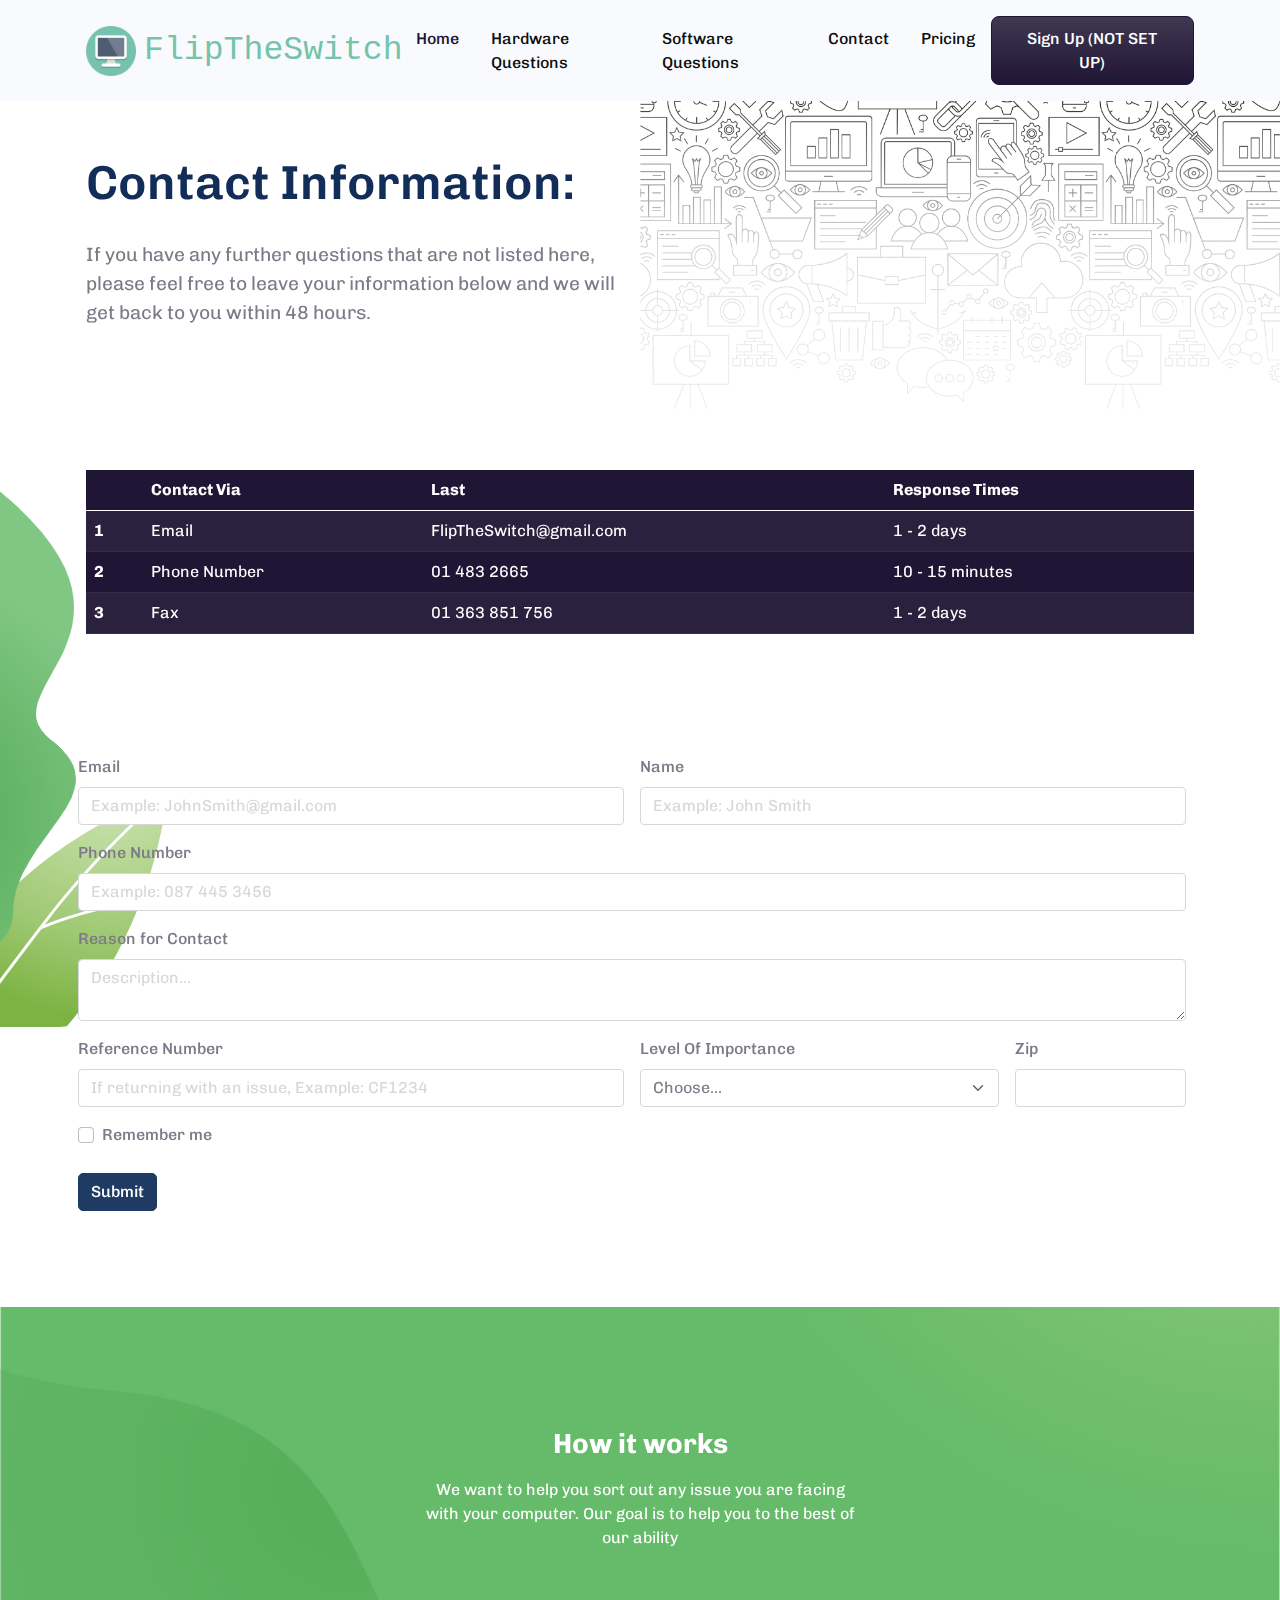
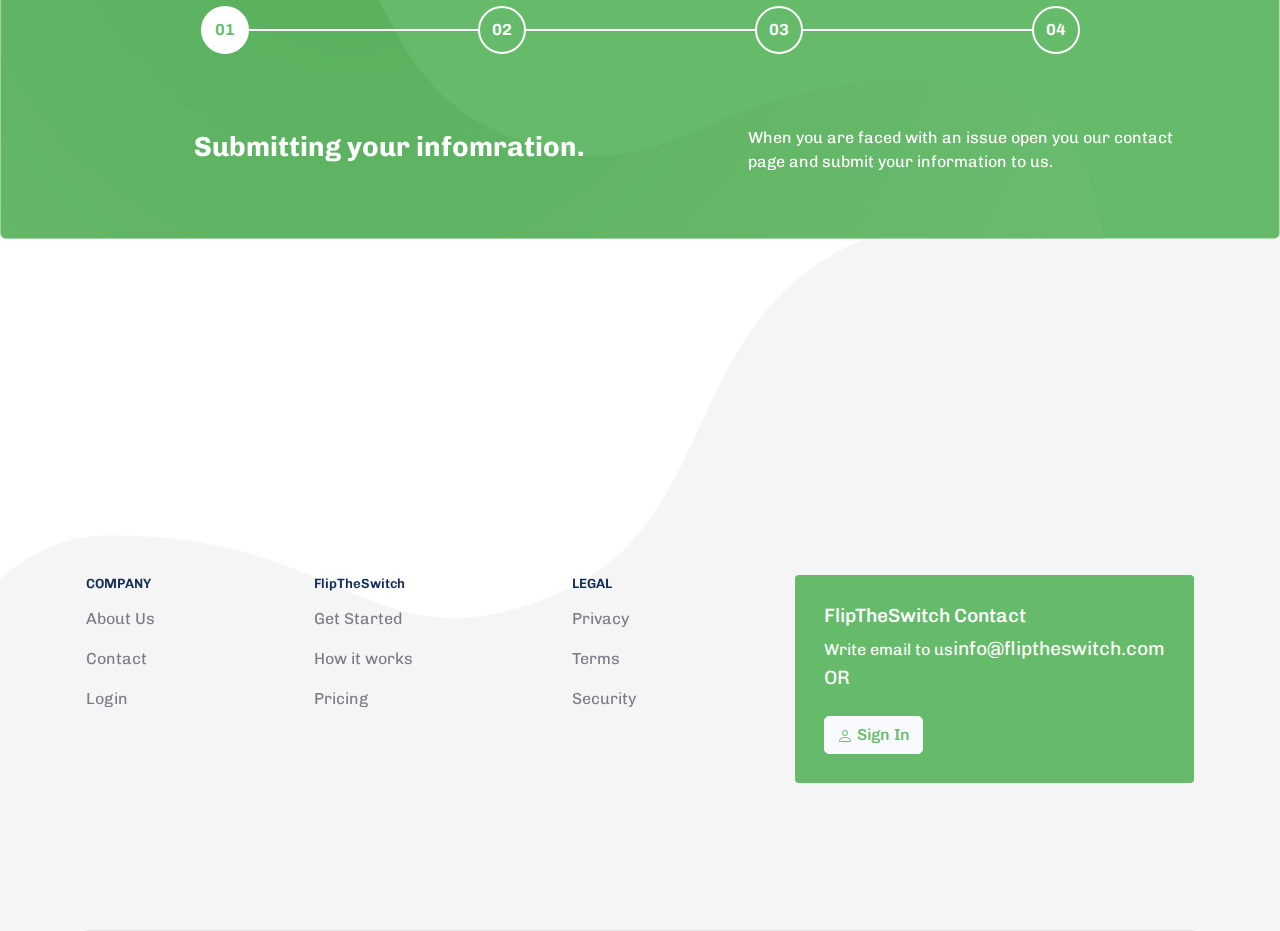
==== contact.html @ 38746a78 "test test" ====
<!DOCTYPE html>
<html lang="en-US" dir="ltr">
  <head>
    <meta charset="utf-8" />
    <meta http-equiv="X-UA-Compatible" content="IE=edge" />
    <meta name="viewport" content="width=device-width, initial-scale=1" />

    <!-- ===============================================-->
    <!--    Document Title-->
    <!-- ===============================================-->
    <title>Contact - FlipTheSwitch</title>

    <!-- ===============================================-->
    <!--    Favicons-->
    <!-- ===============================================-->
    <link
      rel="apple-touch-icon"
      sizes="180x180"
      href="assets/img/favicons/apple-touch-icon.png"
    />
    <link
      rel="icon"
      type="image/png"
      sizes="32x32"
      href="assets/img/favicons/favicon-32x32.png"
    />
    <link
      rel="icon"
      type="image/png"
      sizes="16x16"
      href="assets/img/favicons/favicon-16x16.png"
    />
    <link rel="manifest" href="assets/img/favicons/site.webmanifest" />
    <!-- <link
      rel="apple-touch-icon"
      sizes="180x180"
      href="assets/img/favicons/apple-touch-icon.png"
    />
    <link
      rel="icon"
      type="image/png"
      sizes="32x32"
      href="assets/img/favicons/favicon-32x32.png"
    />
    <link
      rel="icon"
      type="image/png"
      sizes="16x16"
      href="assets/img/favicons/favicon-16x16.png"
    />
    <link
      rel="shortcut icon"
      type="image/x-icon"
      href="assets/img/favicons/favicon.ico"
    />
    <link rel="manifest" href="assets/img/favicons/manifest.json" />
    <meta
      name="msapplication-TileImage"
      content="assets/img/favicons/mstile-150x150.png"
    /> -->
    <meta name="theme-color" content="#ffffff" />

    <!-- ===============================================-->
    <!--    Stylesheets-->
    <!-- ===============================================-->
    <link href="assets/css/theme.min.css" rel="stylesheet" />
  </head>

  <body>
    <!-- ===============================================-->
    <!--    Main Content-->
    <!-- ===============================================-->
    <main class="main" id="top">
      <nav
        class="navbar navbar-expand-lg navbar-light fixed-top py-3 bg-light opacity-1"
        data-navbar-on-scroll="data-navbar-on-scroll"
      >
        <div class="container">
          <a class="navbar-brand" href="index.html"
            ><img
              class="d-inline-block align-top img-fluid"
              src="assets/img/gallery/main-logo.png"
              alt=""
              width="50"
            /><span class="text-theme font-monospace fs-4 ps-2"
              >FlipTheSwitch</span
            ></a
          ><button
            class="navbar-toggler collapsed"
            type="button"
            data-bs-toggle="collapse"
            data-bs-target="#navbarSupportedContent"
            aria-controls="navbarSupportedContent"
            aria-expanded="false"
            aria-label="Toggle navigation"
          >
            <span class="navbar-toggler-icon"></span>
          </button>
          <div
            class="collapse navbar-collapse border-top border-lg-0 mt-4 mt-lg-0"
            id="navbarSupportedContent"
          >
            <ul class="navbar-nav me-auto mb-2 mb-lg-0">
              <li class="naßv-item px-2">
                <a
                  class="nav-link fw-medium active"
                  aria-current="page"
                  href="index.html"
                  >Home</a
                >
              </li>
              <li class="nav-item px-2">
                <a class="nav-link fw-medium" href="hardware_questions.html"
                  >Hardware Questions</a
                >
              </li>
              <li class="nav-item px-2">
                <a class="nav-link fw-medium" href="software_questions.html"
                  >Software Questions</a
                >
              </li>
              <li class="nav-item px-2">
                <a class="nav-link fw-medium" href="contact.html">Contact</a>
              </li>
              <li class="nav-item px-2">
                <a class="nav-link fw-medium" href="pricing.html">Pricing</a>
              </li>
            </ul>
            <form class="d-flex">
              <button
                class="btn btn-lg btn-dark bg-gradient order-0"
                type="submit"
              >
                Sign Up (NOT SET UP)
              </button>
            </form>
          </div>
        </div>
      </nav>
      <section class="py-0" id="header">
        <div
          class="bg-holder d-none d-md-block"
          style="
            background-image: url(assets/img/illustrations/hero-header2.png);
            width: 50%;
            background-position: right top;
            background-size: contain;
            top: 0%;
            left: 50%;
          "
        ></div>
        
        <!--/.bg-holder-->
        <div class="container">
          <div class="row align-items-center min-vh-75 min-vh-sm-1">
            <div
              class="col-md-7 col-lg-6 col-xxl-5 py-6 text-sm-start text-center"
            >
              <h1 class="mt-6 mb-sm-4 fw-semi-bold lh-sm fs-4 fs-lg-5 fs-xl-6">
                Contact Information:
              </h1>
              <p class="mb-4 fs-1">
                If you have any further questions that are not listed here, 
                please feel free to leave your information below and we will 
                get back to you within 48 hours.
              </p>
            
</div> 
  <div>
<!--      This is the code for the table its self      -->
              <table class="table table-dark table-striped">
                <thead>
                  <tr>
                    <th scope="col"></th>
                    <th scope="col">Contact Via</th>
                    <th scope="col">Last</th>
                    <th scope="col">Response Times</th>
                  </tr>
                </thead>
                <tbody>
                  <tr>
                    <th scope="row">1</th>
                    <td>Email</td>
                    <td>FlipTheSwitch@gmail.com</td>
                    <td>1 - 2 days</td>
                  </tr>
                  <tr>
                    <th scope="row">2</th>
                    <td>Phone Number</td>
                    <td>01 483 2665</td>
                    <td>10 - 15 minutes</td>
                  </tr>
                  <tr>
                    <th scope="row">3</th>
                    <td> Fax </td>
                    <td> 01 363 851 756 </td>
                    <td> 1 - 2 days </td>




      <!--      END of table coding       -->








                  </tr>
                </tbody>
              </table>
            </div>
          </div>
        </div>
      </section>
      <section class="py-5" id="Opportuanities">
        <div
          class="bg-holder d-none d-sm-block"
          style="
            background-image: url(assets/img/illustrations/bg.png);
            background-position: top left;
            background-size: 225px 755px;
            margin-top: -17.5rem;
          "
        ></div>
        <!--/.bg-holder-->
        <div class="container">
          <div class="row">







            <!--   Beginning of Input from client information for conact from customer services.   -->
            
            <form class="row g-3">
              <div class="col-md-6">
                <label for="inputEmail4" class="form-label">Email</label>
                <input type="email" class="form-control" id="inputEmail4" placeholder="Example: JohnSmith@gmail.com" >
              </div>
              <div class="col-md-6">
                <label for="Name" class="form-label">Name</label>
                <input type="Name" class="form-control" id="Name" placeholder="Example: John Smith">
              </div>
              <div class="col-12">
                <label for="InputPhoneNumber" class="form-label">Phone Number</label>
                <input type="text" class="form-control" id="InputPhoneNumber" placeholder="Example: 087 445 3456">
              </div>

              <div class="col-12">
                <label for="DescriptionArea" class="form-label">Reason for Contact</label>
                <textarea class="form-control" id="DescriptionArea" placeholder="Description..." ></textarea>
              </div>


              <div class="col-md-6">
                <label for="inputCity" class="form-label">Reference Number</label>
                <input type="text" class="form-control" id="inputCity" placeholder="If returning with an issue, Example: CF1234">
              </div>
              <div class="col-md-4">
                <label for="inputState" class="form-label"> Level Of Importance </label>
                <select id="inputState" class="form-select">
                  <option selected>Choose...</option>
                  <option> Urgent </option>
                  <option> Important </option>
                  <option> No Rush </option>
                </select>
              </div>
              <div class="col-md-2">
                <label for="inputZip" class="form-label">Zip</label>
                <input type="text" class="form-control" id="inputZip">
              </div>
              <div class="col-12">
                <div class="form-check">
                  <input class="form-check-input" type="checkbox" id="gridCheck">
                  <label class="form-check-label" for="gridCheck">
                    Remember me
                  </label>
                </div>
              </div>
              <div class="col-12">
                <button type="submit" class="btn btn-primary">Submit</button>
              </div>
            </form>


              



            </div>
          </div>
          <div class="row flex-center h-100">
            <div class="col-xl-9">
              <div class="row">
                <!-- <div class="col-md-4 mb-5">
                  <div
                    class="card h-100 shadow px-4 px-md-2 px-lg-3 card-span pt-6"
                  >
                    <div class="text-center text-md-start card-hover">
                      <img
                        class="ps-3 icons"
                        src="assets/img/icons/farmer.svg"
                        height="60"
                        alt=""
                      />
                      <div class="card-body">
                        <h6 class="fw-bold fs-1 heading-color">
                          Connect with our farmers
                        </h6>
                        <p class="mt-3 mb-md-0 mb-lg-2">
                          Nemo enim ipsam voluptatem quia voluptas sit
                          aspernatur aut odit aut fugit, sed quia consequuntur
                          magni dolores eos qui ratione

                          <br />
                          <br />
                          Put whatever shite in here.
                        </p>
                      </div>
                    </div>
                  </div>
                </div> -->
                <div class="col-md-6 mb-5">
                </div>
              </div>
            </div>
          </div>
        </div>
      </section>

      <!-- ============================================-->













      <!--HOW IT WORKS BIG GREEN SECTION-->





      <section class="py-0">


        <div
          class="bg-holder"
          style="
            background-image: url(assets/img/illustrations/how-it-works.png);
            background-position: center bottom;
            background-size: cover;
          "
        ></div>


        <!--/.bg-holder-->
        <div class="container-lg">
          <div class="row justify-content-center">
            <div class="col-sm-8 col-md-9 col-xl-5 text-center pt-8">
              <h5 class="fw-bold fs-3 fs-xxl-5 lh-sm mb-3 text-white">
                How it works
              </h5>
              <p class="mb-5 text-white">
                We  want to help you sort out any issue you are facing with your computer.
                Our goal is to help you to the best of our ability
              </p>
            </div>


            <div class="col-sm-9 col-md-12 col-xxl-9">
              <div class="theme-tab">
                <ul class="nav justify-content-between">
                  <li class="nav-item" role="presentation">
                    <a
                      class="nav-link active fw-semi-bold"
                      href="#bootstrap-tab1"
                      data-bs-toggle="tab"
                      data-bs-target="#tab1"
                      id="tab-1"
                      ><span class="nav-item-circle-parent"
                        ><span class="nav-item-circle">01</span></span
                      ></a
                    >
                  </li>




                  <li class="nav-item" role="presentation">
                    <a
                      class="nav-link fw-semi-bold"
                      href="#bootstrap-tab2"
                      data-bs-toggle="tab"
                      data-bs-target="#tab2"
                      id="tab-2"
                      ><span class="nav-item-circle-parent"
                        ><span class="nav-item-circle">02</span></span
                      ></a
                    >
                  </li>



                  <li class="nav-item" role="presentation">
                    <a
                      class="nav-link fw-semi-bold"
                      href="#bootstrap-tab3"
                      data-bs-toggle="tab"
                      data-bs-target="#tab3"
                      id="tab-3"
                      ><span class="nav-item-circle-parent"
                        ><span class="nav-item-circle">03</span></span
                      ></a
                    >
                  </li>
                  <li class="nav-item" role="presentation">
                    <a
                      class="nav-link fw-semi-bold"
                      href="#bootstrap-tab4"
                      data-bs-toggle="tab"
                      data-bs-target="#tab4"
                      id="tab-4"
                      ><span class="nav-item-circle-parent"
                        ><span class="nav-item-circle">04</span></span
                      ></a
                    >
                  </li>
                </ul>



                <div class="tab-content" id="myTabContent">
                  <div
                    class="tab-pane fade show active"
                    id="tab1"
                    role="tabpanel"
                    aria-labelledby="tab-1"
                  >
                    <div class="row align-items-center my-6 mx-auto">
                      <div class="col-md-6 col-lg-5 offset-md-1">
                        <h3 class="fw-bold lh-base text-white">
                          Submitting your infomration.
                        </h3>
                      </div>
                      <div class="col-md-5 text-white offset-lg-1">
                        <p class="mb-0">
                          When you are faced with an issue open you our contact page and submit
                          your information to us.
                        </p>
                      </div>
                    </div>
                  </div>






                  <div
                    class="tab-pane fade"
                    id="tab2"
                    role="tabpanel"
                    aria-labelledby="tab-2"
                  >
                    <div class="row align-items-center my-6 mx-auto">
                      <div class="col-md-6 col-lg-5 offset-md-1">
                        <h3 class="fw-bold lh-base text-white">
                          Contacting you.
                        </h3>
                      </div>
                      <div class="col-md-5 text-white offset-lg-1">
                        <p class="mb-0">
                          We will respond to you in the way you choose to be contacted.
                          Either by phone or email. We have a conact period of 1-2 days. 
                        </p>
                      </div>
                    </div>
                  </div>






                  <div
                    class="tab-pane fade"
                    id="tab3"
                    role="tabpanel"
                    aria-labelledby="tab-3"
                  >
                    <div class="row align-items-center my-6 mx-auto">
                      <div class="col-md-6 col-lg-5 offset-md-1">
                        <h3 class="fw-bold lh-base text-white">
                          Sorting out your issue.
                        </h3>
                      </div>
                      <div class="col-md-5 text-white offset-lg-1">
                        <p class="mb-0">
                          Our IT specialist will work personally with you to resolve you issue as quickly
                          and efficently as possbile to get you on the road to success.
                        </p>
                      </div>
                    </div>
                  </div>







                  <div
                    class="tab-pane fade"
                    id="tab4"
                    role="tabpanel"
                    aria-labelledby="tab-4"
                  >
                    <div class="row align-items-center my-6 mx-auto">
                      <div class="col-md-6 col-lg-5 offset-md-1">
                        <h3 class="fw-bold lh-base text-white">
                          Success!
                        </h3>
                      </div>
                      <div class="col-md-5 text-white offset-lg-1">
                        <p class="mb-0">
                          Now the issue has been sorted and you are back on your way to success.
                        </p>
                      </div>
                    </div>
                  </div>
                </div>
              </div>
            </div>
          </div>
        </div>
      </section>
      

      
      <section class="py-0" id="contact">
        <div
          class="bg-holder"
          style="
            background-image: url(assets/img/illustrations/footer-bg.png);
            background-position: center;
            background-size: cover;
          "
        ></div>
        <!--/.bg-holder-->












































    </main>

    <section class="py-0" id="contact">
      <div
        class="bg-holder"
        style="
          background-image: url(assets/img/illustrations/footer-bg.png);
          background-position: center;
          background-size: cover;
        "
      ></div>
      <!--/.bg-holder-->
      <div class="container">
        <div
          class="row justify-content-lg-between min-vh-75"
          style="padding-top: 21rem"
        >
          <div class="col-6 col-sm-4 col-lg-auto mb-3">
            <h6 class="mb-3 text-1000 fw-semi-bold">COMPANY</h6>
            <ul class="list-unstyled mb-md-4 mb-lg-0">
              <li class="mb-3">
                <a class="text-700 text-decoration-none" href="#!"
                  >About Us</a
                >
              </li>
              <li class="mb-3">
                <a class="text-700 text-decoration-none" href="contact.html">Contact</a>
              </li>
              <li class="mb-3">
                <a class="text-700 text-decoration-none" href="#!">Login</a>
              </li>
            </ul>
          </div>
          <div class="col-6 col-sm-4 col-lg-auto mb-3">
            <h6 class="mb-3 text-1000 fw-semi-bold">FlipTheSwitch</h6>
            <ul class="list-unstyled mb-md-4 mb-lg-0">
              <li class="mb-3">
                <a class="text-700 text-decoration-none" href="index.html"
                  >Get Started</a
                >
              </li>
              <li class="mb-3">
                <a class="text-700 text-decoration-none" href="index.html"
                  >How it works</a
                >
              </li>
              <li class="mb-3">
                <a class="text-700 text-decoration-none" href="pricing.html">Pricing</a>
              </li>
            </ul>
          </div>
          <div class="col-6 col-sm-4 col-lg-auto mb-3">
            <h6 class="mb-3 text-1000 fw-semi-bold">LEGAL</h6>
            <ul class="list-unstyled mb-md-4 mb-lg-0">
              <li class="mb-3">
                <a class="text-700 text-decoration-none" href="privacy_policy.html">Privacy</a>
              </li>
              <li class="mb-3">
                <a class="text-700 text-decoration-none" href="#!">Terms</a>
              </li>
              <li class="mb-3">
                <a class="text-700 text-decoration-none" href="#!"
                  >Security</a
                >
              </li>
            </ul>
          </div>
          <div class="col-12 col-lg-auto mb-3">
            <div class="card bg-success">
              <div class="card-body p-sm-4">
                <h5 class="text-white">FlipTheSwitch Contact</h5>
                <p class="mb-0 text-white">
                  Write email to us<span class="text-white fs--1 fs-sm-1"
                    >info@fliptheswitch.com <br>OR</span
                  >
                </p>
                <br><button class="btn btn-light text-success" type="button">
                  <svg
                    class="bi bi-person me-1"
                    xmlns="http://www.w3.org/2000/svg"
                    width="16"
                    height="16"
                    fill="#76C279"
                    viewBox="0 0 16 16"
                  >
                    <path
                      d="M8 8a3 3 0 1 0 0-6 3 3 0 0 0 0 6zm2-3a2 2 0 1 1-4 0 2 2 0 0 1 4 0zm4 8c0 1-1 1-1 1H3s-1 0-1-1 1-4 6-4 6 3 6 4zm-1-.004c-.001-.246-.154-.986-.832-1.664C11.516 10.68 10.289 10 8 10c-2.29 0-3.516.68-4.168 1.332-.678.678-.83 1.418-.832 1.664h10z"
                    ></path></svg>Sign In
                </button>
              </div>
            </div>
          </div>
        </div>
        <hr class="text-300 mb-0" />
    <!-- ===============================================-->
    <!--    End of Main Content-->
    <!-- ===============================================-->

    <!-- ===============================================-->
    <!--    JavaScripts-->
    <!-- ===============================================-->
    <script src="vendors/@popperjs/popper.min.js"></script>
    <script src="vendors/bootstrap/bootstrap.min.js"></script>
    <script src="vendors/is/is.min.js"></script>
    <script src="https://polyfill.io/v3/polyfill.min.js?features=window.scroll"></script>
    <script src="assets/js/theme.js"></script>
    <link
      href="https://fonts.googleapis.com/css2?family=Chivo:wght@300;400;700;900&amp;display=swap"
      rel="stylesheet"
    />
  </body>
</html>
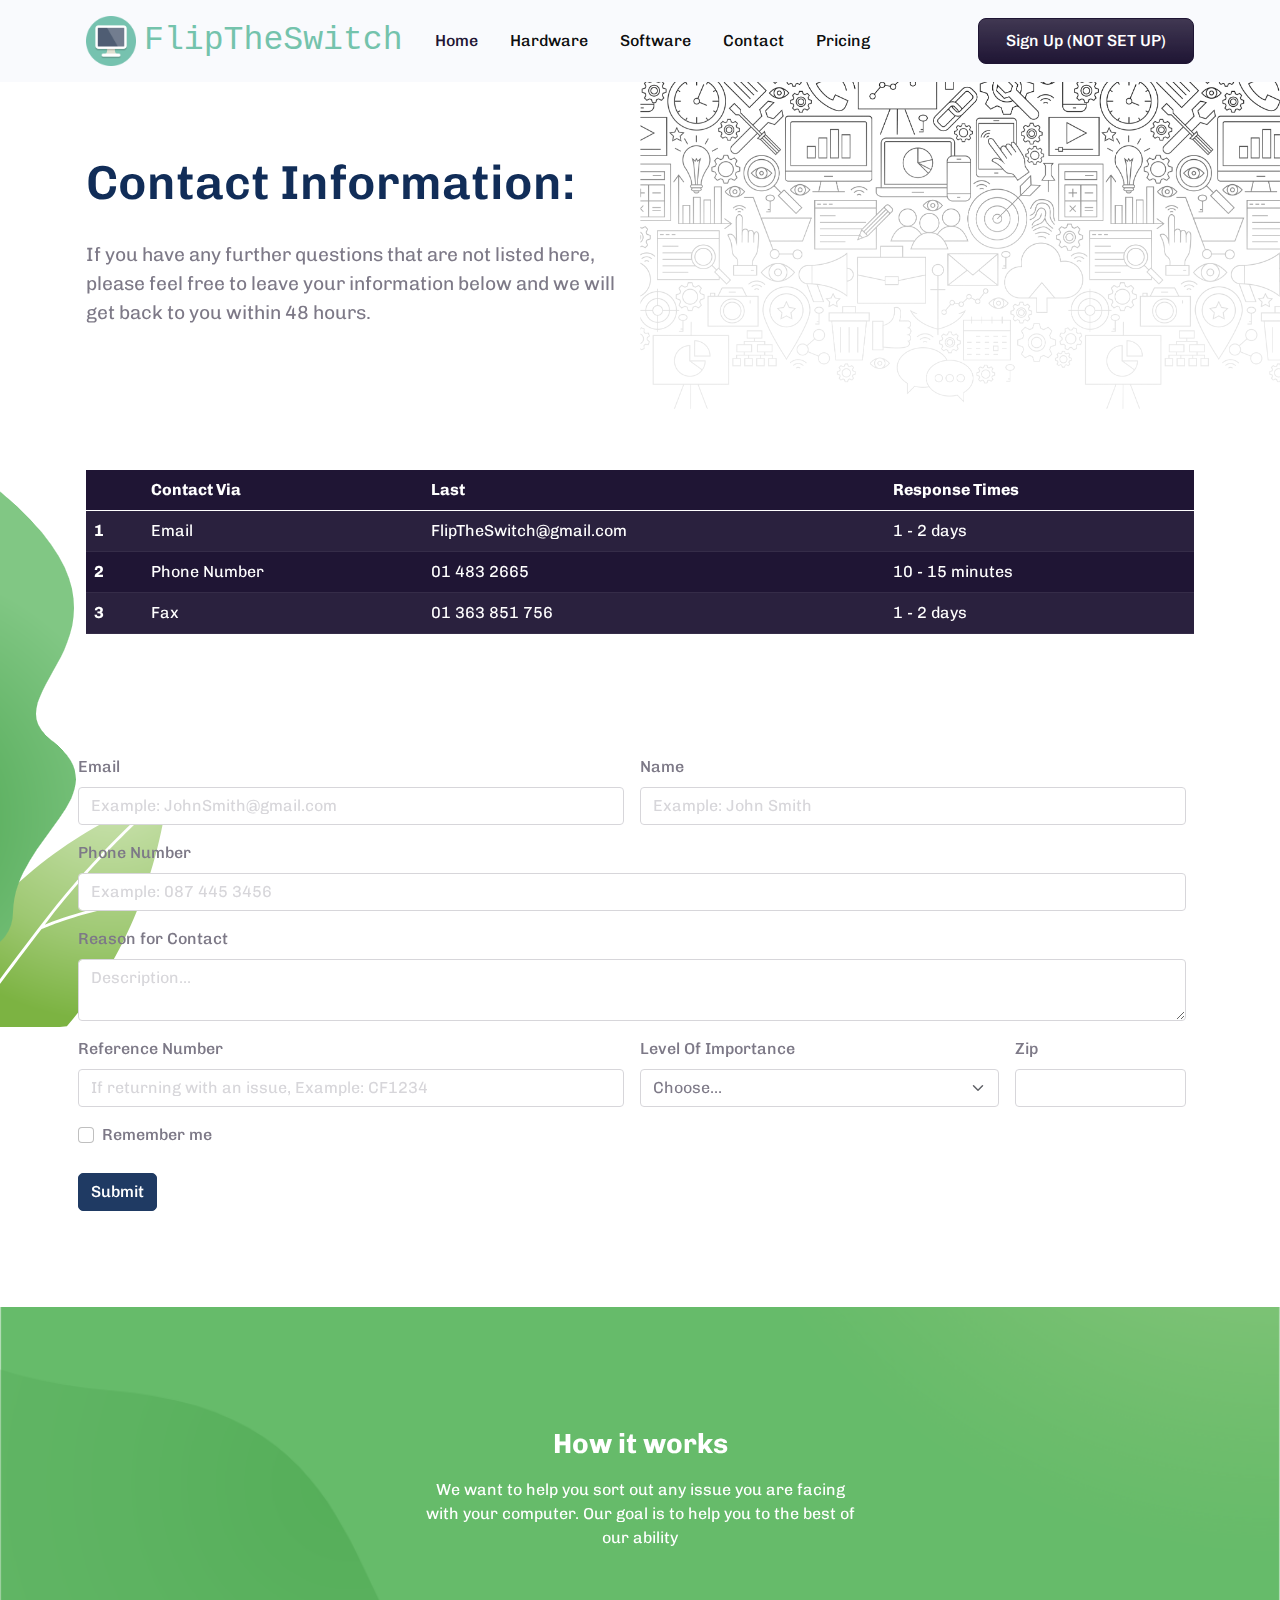
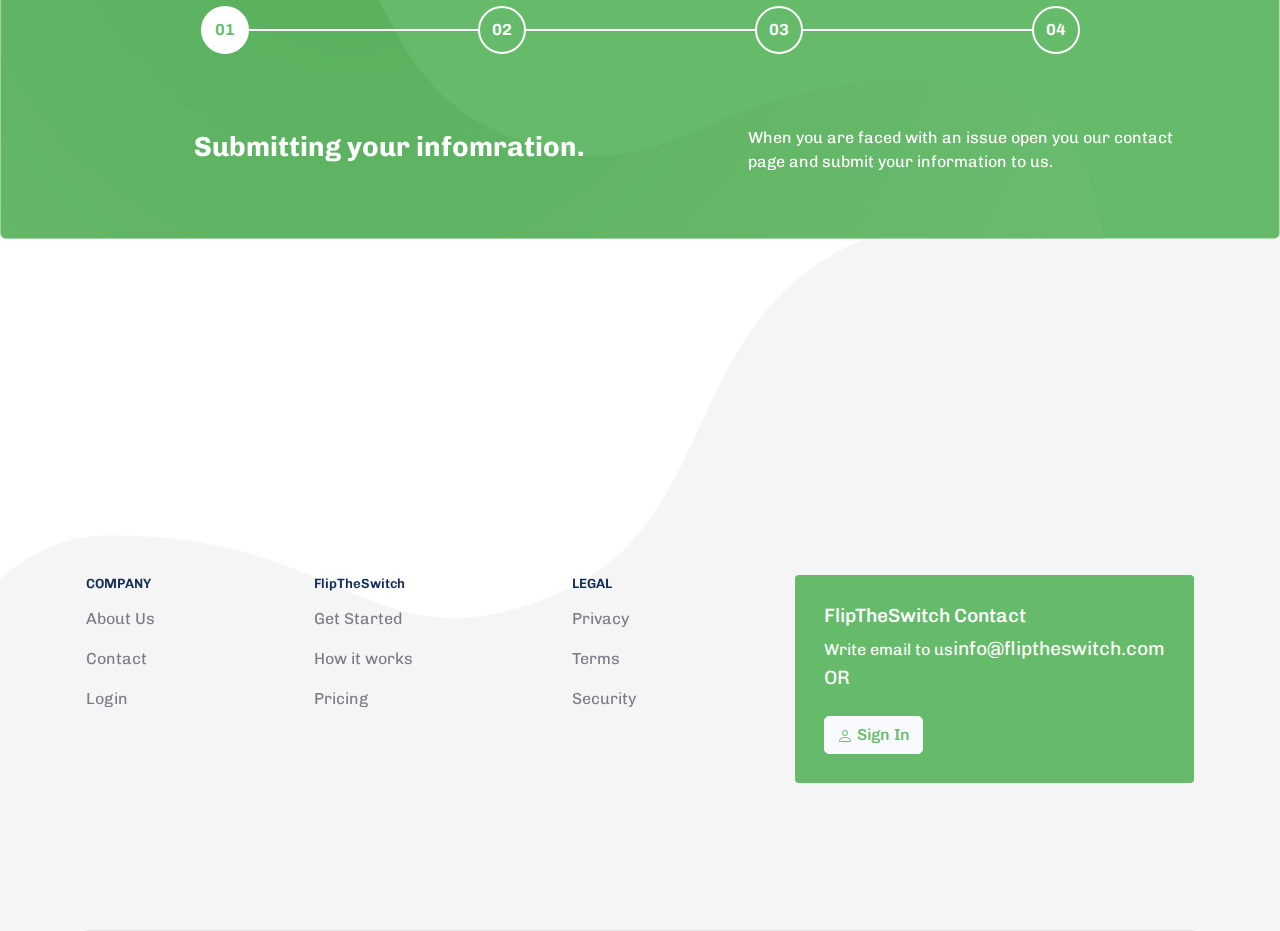
==== commit 029bf898: "Nav Fix" ====
--- a/contact.html
+++ b/contact.html
@@ -111,12 +111,12 @@
               </li>
               <li class="nav-item px-2">
                 <a class="nav-link fw-medium" href="hardware_questions.html"
-                  >Hardware Questions</a
+                  >Hardware </a
                 >
               </li>
               <li class="nav-item px-2">
                 <a class="nav-link fw-medium" href="software_questions.html"
-                  >Software Questions</a
+                  >Software</a
                 >
               </li>
               <li class="nav-item px-2">
